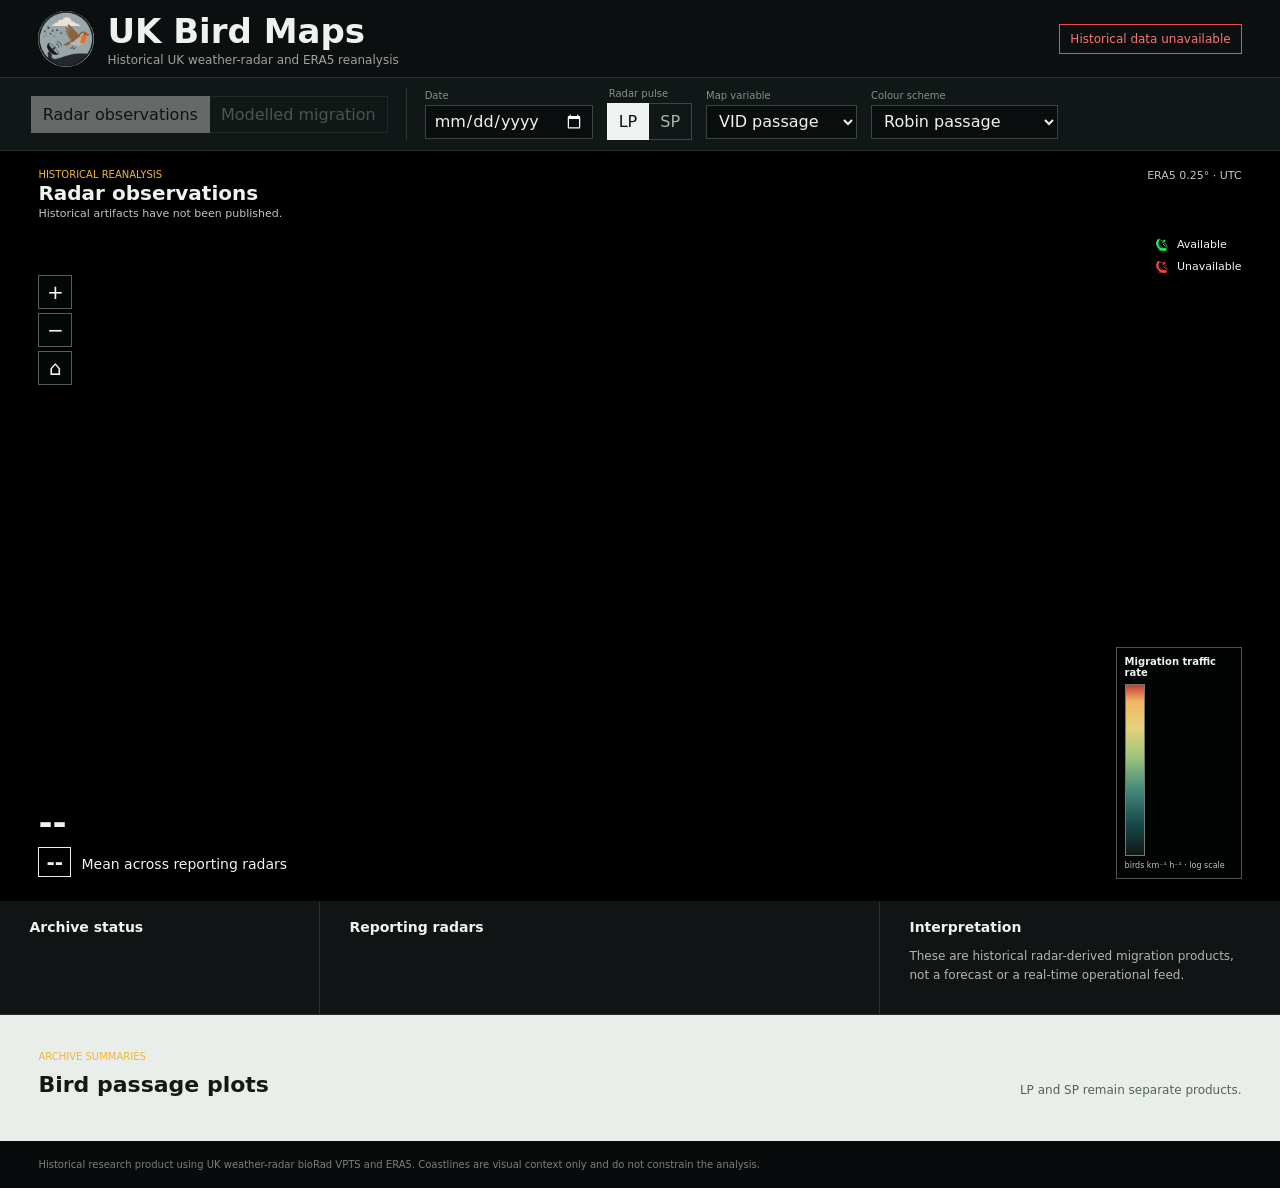
==== src/birdcast_uk/static/index.html @ 472af7ec "Restrict modelled vectors to validated SP flow" ====
<!doctype html>
<html lang="en">
  <head>
    <meta charset="utf-8">
    <meta name="viewport" content="width=device-width, initial-scale=1">
    <meta name="theme-color" content="#070a0b">
    <title>UK Bird Maps | Historical radar reanalysis</title>
    <link rel="icon" href="live-uk-bird-maps-logo.jpg" type="image/jpeg">
    <link rel="stylesheet" href="styles.css">
  </head>
  <body>
    <header class="brand-bar">
      <div class="brand">
        <img src="live-uk-bird-maps-logo.jpg" alt="UK Bird Maps logo">
        <div>
          <h1>UK Bird Maps</h1>
          <p>Historical UK weather-radar and ERA5 reanalysis</p>
        </div>
      </div>
      <div id="statusBadge" class="badge">Loading archive</div>
    </header>

    <main>
      <section class="explorer" aria-labelledby="mapTitle">
        <div class="toolbar">
          <nav class="view-tabs" aria-label="Bird map view">
            <button type="button" class="active" data-view="observed">Radar observations</button>
            <button type="button" data-view="modelled">Modelled migration</button>
          </nav>
          <div class="control-bar">
            <label>
              <span>Date</span>
              <input id="dateInput" type="date">
            </label>
            <fieldset>
              <legend>Radar pulse</legend>
              <div class="segmented" id="pulseControl">
                <button type="button" class="active" data-value="lp">LP</button>
                <button type="button" data-value="sp">SP</button>
              </div>
            </fieldset>
            <label class="observed-control">
              <span>Map variable</span>
              <select id="metricSelect">
                <option value="vid">VID passage</option>
                <option value="height_m">Flight height</option>
                <option value="speed_ms">Ground speed</option>
              </select>
            </label>
            <label class="colour-control">
              <span>Colour scheme</span>
              <select id="colourSchemeSelect">
                <option value="robin">Robin passage</option>
                <option value="night">Night-flight</option>
                <option value="atlantic">Atlantic blue</option>
                <option value="thermal">Thermal migration</option>
                <option value="scientific">Viridis</option>
              </select>
            </label>
            <fieldset class="model-control" hidden>
              <legend>Map variable</legend>
              <div class="segmented" id="modelMetricControl">
                <button type="button" class="active" data-value="mtr_birds_km_h">MTR</button>
                <button type="button" data-value="vid_birds_per_km2">VID</button>
              </div>
            </fieldset>
            <label class="toggle model-control" id="arrowsControl" hidden><input id="arrowsToggle" type="checkbox" checked><span id="arrowsLabel">Bird vectors</span></label>
            <label class="toggle model-control" hidden><input id="uncertaintyToggle" type="checkbox"><span>Uncertainty</span></label>
          </div>
        </div>

        <div class="map-stage">
          <div class="map-heading">
            <div>
              <p class="eyebrow">Historical reanalysis</p>
              <h2 id="mapTitle">Radar observations</h2>
              <p id="mapSubtitle">Loading historical observations</p>
            </div>
            <p class="map-resolution">ERA5 0.25° · UTC</p>
          </div>
          <canvas id="mapCanvas" aria-label="Historical UK radar bird migration map"></canvas>

          <div class="radar-key" aria-label="Radar status legend">
            <span><i class="radar-symbol active"></i>Available</span>
            <span><i class="radar-symbol inactive"></i>Unavailable</span>
          </div>

          <div class="map-controls" aria-label="Map controls">
            <button id="zoomInButton" type="button" title="Zoom in" aria-label="Zoom in">+</button>
            <button id="zoomOutButton" type="button" title="Zoom out" aria-label="Zoom out">−</button>
            <button id="resetMapButton" type="button" title="Reset map view" aria-label="Reset map view">⌂</button>
          </div>

          <div class="map-readout">
            <strong id="mapTimestamp">--</strong>
            <p><b id="networkValue">--</b> <span id="networkUnit">Mean across reporting radars</span></p>
          </div>

          <div class="colour-legend" aria-label="Quantitative colour scale">
            <strong id="legendTitle">Migration traffic rate</strong>
            <div class="legend-scale">
              <i id="legendRamp"></i>
              <div id="legendTicks" class="legend-ticks"></div>
            </div>
            <span id="legendUnit">birds km⁻¹ h⁻¹ · log scale</span>
          </div>
          <div id="mapTooltip" class="map-tooltip" hidden></div>
        </div>

        <div class="timeline model-control" hidden>
          <button id="resetButton" class="icon-button" type="button" title="Reset to start" aria-label="Reset to start">↺</button>
          <button id="previousButton" class="icon-button" type="button" title="Previous hour" aria-label="Previous hour">‹</button>
          <button id="playButton" class="play-button" type="button" title="Play hourly animation" aria-label="Play hourly animation">▶</button>
          <button id="nextButton" class="icon-button" type="button" title="Next hour" aria-label="Next hour">›</button>
          <label class="hour-control">
            <span>UTC hour</span>
            <input id="hourInput" type="range" min="0" max="23" value="0">
            <output id="hourValue">00:00</output>
          </label>
        </div>

        <div class="details">
          <section>
            <h2>Archive status</h2>
            <dl id="statusList"></dl>
          </section>
          <section>
            <h2 id="radarHeading">Reporting radars</h2>
            <div id="radarList" class="radar-list"></div>
          </section>
          <section>
            <h2>Interpretation</h2>
            <p id="interpretationText">These are historical radar-derived migration products, not a forecast or a real-time operational feed.</p>
          </section>
        </div>

        <section id="crowDetailSection" class="crow-detail" hidden aria-labelledby="crowDetailHeading">
          <div class="crow-detail-heading">
            <div>
              <p class="eyebrow">Radar profile explorer</p>
              <h2 id="crowDetailHeading">Select a reporting radar</h2>
            </div>
            <p>Raw 10-minute VPTS profiles, calculated in the browser with the CROW metric definitions.</p>
          </div>
          <p id="archiveComparisonStatus" class="archive-comparison-status"></p>
          <crow-radar-detail id="crowRadarDetail"></crow-radar-detail>
        </section>
      </section>

      <section id="plotsSection" class="plots" aria-labelledby="plotsTitle">
        <div class="section-heading">
          <div>
            <p class="eyebrow">Archive summaries</p>
            <h2 id="plotsTitle">Bird passage plots</h2>
          </div>
          <p>LP and SP remain separate products.</p>
        </div>
        <div id="plotGrid" class="plot-grid"></div>
      </section>
    </main>

    <footer>
      Historical research product using UK weather-radar bioRad VPTS and ERA5. Coastlines are visual context only and do not constrain the analysis.
    </footer>
    <script src="crow-radar-detail.js"></script>
    <script src="app.js"></script>
  </body>
</html>
---- src/birdcast_uk/static/styles.css ----
:root {
  color-scheme: dark;
  font-family: Inter, ui-sans-serif, system-ui, -apple-system, BlinkMacSystemFont, "Segoe UI", sans-serif;
  color: #edf3ee;
  background: #070a0b;
}
* { box-sizing: border-box; }
body { margin: 0; background: #070a0b; color: #edf3ee; }
button, input, select { font: inherit; }
button { cursor: pointer; }
[hidden] { display: none !important; }

.brand-bar {
  display: flex;
  align-items: center;
  justify-content: space-between;
  gap: 20px;
  min-height: 78px;
  padding: 10px clamp(16px, 3vw, 42px);
  border-bottom: 1px solid #27302c;
  background: #0b0f10;
}
.brand { display: flex; align-items: center; min-width: 0; }
.brand img { width: 56px; height: 56px; margin-right: 13px; border-radius: 50%; object-fit: cover; }
.brand h1 { margin: 0; font-size: clamp(22px, 3vw, 34px); letter-spacing: 0; }
.brand p { margin: 2px 0 0; color: #98a59e; font-size: 12px; }
.badge { flex: 0 0 auto; padding: 7px 10px; border: 1px solid #46514b; color: #c8d1cc; font-size: 12px; }
.badge.ok { border-color: #27d65f; color: #62e384; }
.badge.waiting { border-color: #ef4c45; color: #ff756f; }

main { max-width: 1600px; margin: 0 auto; }
.toolbar {
  display: flex;
  align-items: stretch;
  gap: 18px;
  padding: 10px clamp(12px, 2.4vw, 32px);
  border-bottom: 1px solid #27302c;
  background: #111616;
}
.view-tabs { display: flex; align-items: center; border-right: 1px solid #303936; padding-right: 18px; }
.view-tabs button, .segmented button {
  border: 1px solid #3c4742;
  border-radius: 0;
  padding: 8px 11px;
  background: transparent;
  color: #aab5af;
}
.view-tabs button + button, .segmented button + button { border-left: 0; }
.view-tabs button.active, .segmented button.active { background: #eef3ef; color: #0c1110; border-color: #eef3ef; }
.view-tabs button:disabled { cursor: not-allowed; opacity: .38; }
.control-bar { display: flex; align-items: center; gap: 14px; min-width: 0; flex-wrap: wrap; }
.control-bar label, .control-bar fieldset { margin: 0; border: 0; padding: 0; }
.control-bar label > span, .control-bar legend { display: block; margin-bottom: 4px; color: #84918a; font-size: 10px; }
input[type="date"], select {
  min-height: 34px;
  border: 1px solid #3b4641;
  border-radius: 0;
  padding: 5px 8px;
  background: #090d0d;
  color: #edf3ee;
}
.segmented { display: flex; }
.toggle { display: flex; align-items: center; gap: 6px; color: #bac3be; font-size: 12px; }
.toggle > span { margin: 0 !important; color: inherit !important; font-size: inherit !important; }

.map-stage { position: relative; isolation: isolate; overflow: hidden; background: #000; }
#mapCanvas { display: block; width: 100%; height: clamp(680px, calc(100vh - 150px), 980px); min-height: 680px; cursor: grab; }
#mapCanvas.dragging { cursor: grabbing; }
.map-heading {
  position: absolute;
  z-index: 3;
  top: 18px;
  left: clamp(16px, 3vw, 42px);
  right: clamp(16px, 3vw, 42px);
  display: flex;
  justify-content: space-between;
  pointer-events: none;
  text-shadow: 0 2px 10px #000;
}
.map-heading h2 { margin: 1px 0 2px; font-size: 20px; }
.map-heading p { margin: 0; }
.eyebrow { color: #f2b632; font-size: 10px; text-transform: uppercase; }
.map-heading #mapSubtitle, .map-resolution { color: #bdc7c1; font-size: 11px; }
.map-readout {
  position: absolute;
  z-index: 3;
  left: clamp(16px, 3vw, 42px);
  bottom: 24px;
  text-shadow: 0 2px 12px #000;
}
.map-readout > strong { display: block; font-size: clamp(21px, 3vw, 34px); }
.map-readout p { margin: 5px 0 0; font-size: 14px; }
.map-readout b { display: inline-block; padding: 2px 7px; border: 1px solid #eaf1ed; margin-right: 6px; font-size: 20px; }

.radar-key {
  position: absolute;
  z-index: 3;
  top: 86px;
  right: clamp(16px, 3vw, 42px);
  display: grid;
  gap: 7px;
  font-size: 11px;
  text-shadow: 0 1px 6px #000;
}
.radar-key span { display: flex; align-items: center; gap: 7px; }
.radar-symbol { width: 15px; height: 15px; background: currentColor; mask: url("radar-marker.svg") center/contain no-repeat; }
.radar-symbol.active { color: #22ed5a; }
.radar-symbol.inactive { color: #f14640; }

.map-controls {
  position: absolute;
  z-index: 4;
  top: 124px;
  left: clamp(16px, 3vw, 42px);
  display: grid;
  gap: 4px;
}
.map-controls button {
  width: 34px;
  height: 34px;
  padding: 0;
  border: 1px solid #53605a;
  border-radius: 0;
  background: rgba(5, 9, 8, .88);
  color: #edf3ee;
  font-size: 20px;
  line-height: 1;
}
.map-controls button:hover { border-color: #edf3ee; background: #17201c; }

.colour-legend {
  position: absolute;
  z-index: 3;
  right: clamp(16px, 3vw, 42px);
  bottom: 22px;
  width: 126px;
  padding: 8px;
  background: rgba(3, 5, 5, .78);
  border: 1px solid #4a534f;
}
.colour-legend > strong { display: block; margin-bottom: 6px; font-size: 10px; }
.colour-legend > span { display: block; margin-top: 5px; color: #b9c3bd; font-size: 8px; }
.legend-scale { display: flex; height: 172px; }
.legend-scale > i {
  display: block;
  width: 20px;
  background: linear-gradient(to top, #101817 0%, #16484a 18%, #43887a 38%, #9fc57a 58%, #e5d17c 75%, #f2b863 90%, #e47b52 95%, #b94135 100%);
  border: 1px solid #707a75;
}
.legend-ticks { position: relative; flex: 1; margin-left: 5px; }
.legend-ticks span { position: absolute; left: 0; transform: translateY(50%); color: #f1f4f2; font-size: 8px; }
.legend-ticks span::before { content: ""; display: inline-block; width: 4px; margin-right: 3px; border-top: 1px solid #d8dedb; vertical-align: middle; }

.map-tooltip { position: absolute; z-index: 5; max-width: 210px; padding: 8px 10px; background: #f1f5f2; color: #101513; border: 1px solid #fff; font-size: 11px; pointer-events: none; }
.map-tooltip strong { display: block; margin-bottom: 2px; }

.timeline {
  display: grid;
  grid-template-columns: 38px 38px 46px 38px minmax(180px, 1fr);
  align-items: center;
  gap: 6px;
  padding: 9px clamp(12px, 2.4vw, 32px);
  border-bottom: 1px solid #27302c;
  background: #101515;
}
.icon-button, .play-button { width: 38px; height: 34px; border: 1px solid #46514c; border-radius: 0; background: #080c0c; color: #e9efeb; }
.play-button { width: 46px; background: #f2b632; color: #101513; border-color: #f2b632; }
.hour-control { display: grid; grid-template-columns: auto 1fr 48px; align-items: center; gap: 10px; font-size: 11px; color: #aeb9b2; }
.hour-control input { width: 100%; accent-color: #f2b632; }
.hour-control output { color: #fff; }

.details { display: grid; grid-template-columns: .8fr 1.4fr 1fr; border-bottom: 1px solid #28312d; background: #101414; }
.details > section { min-width: 0; padding: 18px clamp(14px, 2.3vw, 30px); border-right: 1px solid #28312d; }
.details > section:last-child { border-right: 0; }
.details h2 { margin: 0 0 11px; font-size: 14px; }
.details p { color: #aeb9b2; font-size: 12px; line-height: 1.55; }
dl { display: grid; grid-template-columns: 90px 1fr; gap: 6px 10px; margin: 0; font-size: 11px; }
dt { color: #78857e; }
dd { margin: 0; overflow-wrap: anywhere; }
.radar-list { display: grid; grid-template-columns: repeat(2, minmax(0, 1fr)); max-height: 260px; overflow: auto; }
.radar-list button { display: flex; justify-content: space-between; gap: 8px; min-width: 0; padding: 8px; border: 0; border-bottom: 1px solid #28312d; background: transparent; color: #dbe2de; text-align: left; font-size: 10px; }
.radar-list button:hover, .radar-list button.selected { background: #202823; }
.radar-list button strong { color: #f2b632; white-space: nowrap; }
.crow-detail { padding: 22px clamp(14px, 2.4vw, 32px); border-bottom: 1px solid #28312d; background: #111816; }
.crow-detail-heading { display: flex; justify-content: space-between; align-items: end; gap: 18px; margin-bottom: 12px; }
.crow-detail-heading h2 { margin: 2px 0 0; font-size: 18px; }
.crow-detail-heading > p { max-width: 440px; margin: 0; color: #aeb9b2; font-size: 11px; line-height: 1.45; }
.archive-comparison-status { margin: -2px 0 12px; color: #aeb9b2; font-size: 11px; line-height: 1.45; }

.plots { padding: 26px clamp(16px, 3vw, 42px); background: #e9eeea; color: #141916; }
.section-heading { display: flex; justify-content: space-between; gap: 24px; align-items: end; }
.section-heading h2 { margin: 2px 0 0; font-size: 22px; }
.section-heading > p { max-width: 430px; margin: 0; color: #54625a; font-size: 12px; }
.plot-grid { display: grid; grid-template-columns: repeat(2, minmax(0, 1fr)); gap: 14px; margin-top: 18px; }
.plot-grid figure { margin: 0; border: 1px solid #bac5bd; background: #fff; }
.plot-grid figcaption { display: flex; justify-content: space-between; gap: 12px; padding: 10px 12px; font-size: 11px; }
.plot-grid figcaption span { color: #68756d; }
.plot-grid img { display: block; width: 100%; }
footer { padding: 18px clamp(16px, 3vw, 42px); color: #77827c; background: #080b0c; font-size: 10px; }

@media (max-width: 850px) {
  .brand-bar { min-height: 66px; }
  .brand img { width: 46px; height: 46px; }
  .brand p { display: none; }
  .toolbar { display: block; padding: 8px 10px; }
  .view-tabs { border-right: 0; padding: 0 0 8px; }
  .control-bar { gap: 9px; }
  #mapCanvas { height: 68vh; min-height: 510px; }
  .map-controls { top: 106px; left: 10px; }
  .map-controls button { width: 30px; height: 30px; font-size: 17px; }
  .map-heading { top: 12px; left: 12px; right: 12px; }
  .radar-key { top: 82px; right: 12px; }
  .colour-legend { right: 10px; bottom: 14px; width: 94px; padding: 6px; }
  .colour-legend > strong { margin-bottom: 4px; font-size: 9px; }
  .colour-legend > span { margin-top: 4px; font-size: 7px; }
  .legend-scale { height: 118px; }
  .legend-scale > i { width: 14px; }
  .legend-ticks { margin-left: 4px; }
  .legend-ticks span { font-size: 7px; }
  .legend-ticks span::before { width: 3px; margin-right: 2px; }
  .map-readout { left: 12px; bottom: 14px; max-width: calc(100% - 112px); }
  .map-readout > strong { font-size: 19px; }
  .map-readout p { font-size: 10px; }
  .map-readout b { font-size: 15px; }
  .timeline { grid-template-columns: 34px 34px 42px 34px; }
  .timeline .hour-control { grid-column: 1 / -1; }
  .details { grid-template-columns: 1fr; }
  .details > section { border-right: 0; border-bottom: 1px solid #28312d; }
  .plot-grid { grid-template-columns: 1fr; }
  .crow-detail-heading { display: block; }
  .crow-detail-heading > p { margin-top: 8px; }
  .section-heading { display: block; }
  .section-heading > p { margin-top: 8px; }
}
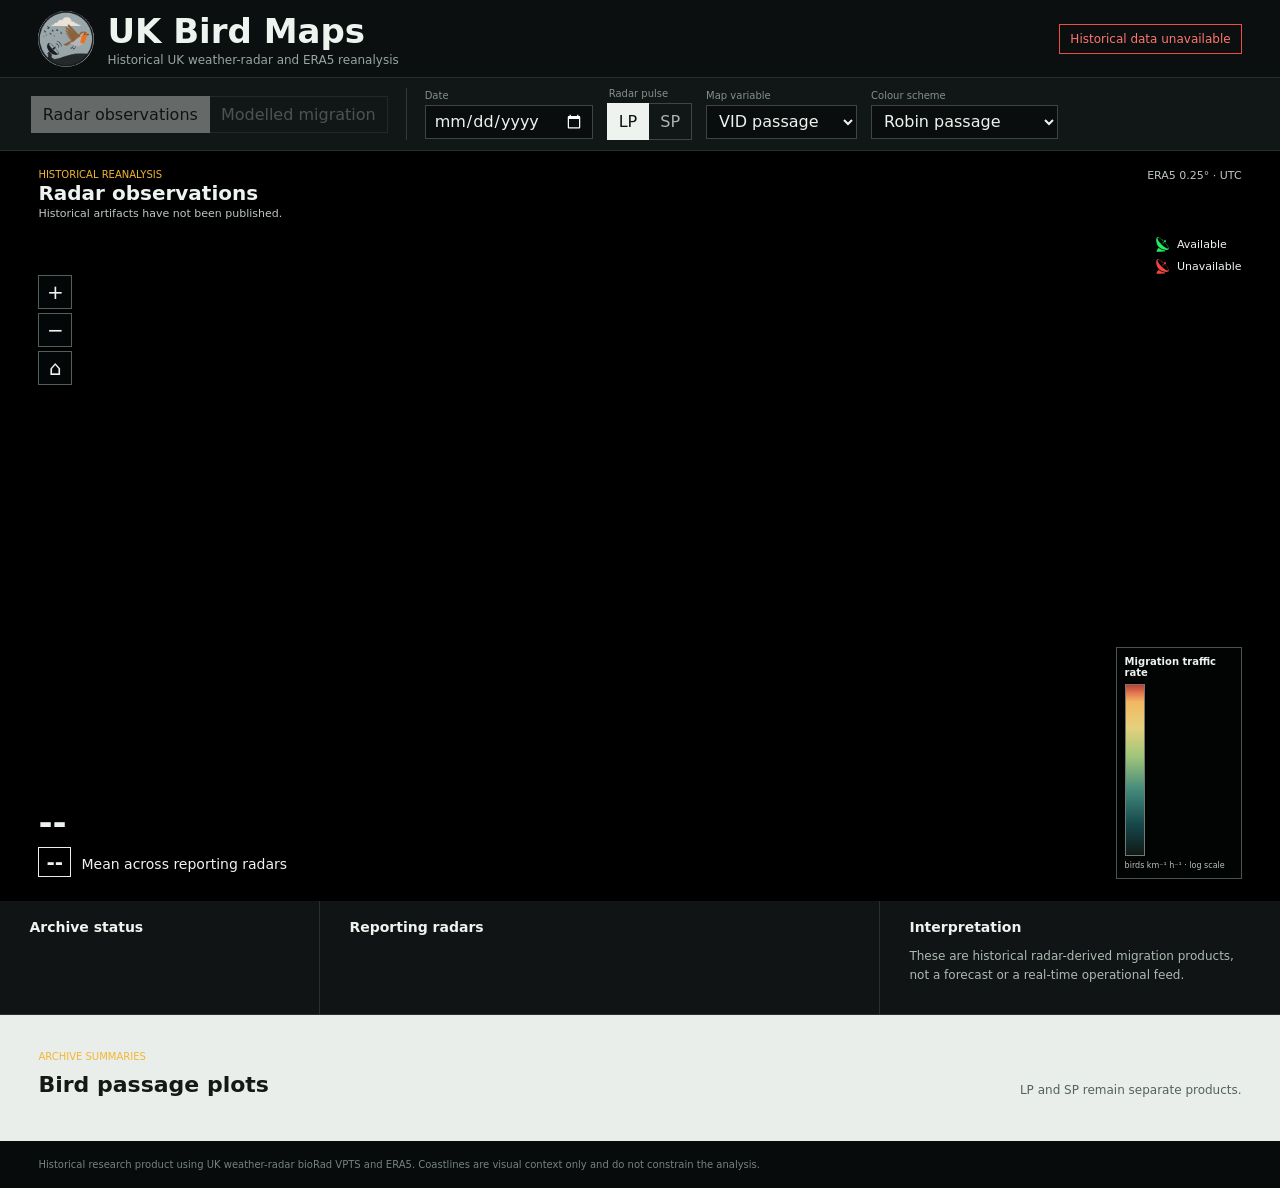
==== commit 97a01858: "Use transparent browser tab icon" ====
--- a/src/birdcast_uk/static/index.html
+++ b/src/birdcast_uk/static/index.html
@@ -5,7 +5,7 @@
     <meta name="viewport" content="width=device-width, initial-scale=1">
     <meta name="theme-color" content="#070a0b">
     <title>UK Bird Maps | Historical radar reanalysis</title>
-    <link rel="icon" href="live-uk-bird-maps-logo.jpg" type="image/jpeg">
+    <link rel="icon" href="live-uk-bird-maps-icon.svg?v=2" type="image/svg+xml">
     <link rel="stylesheet" href="styles.css">
   </head>
   <body>
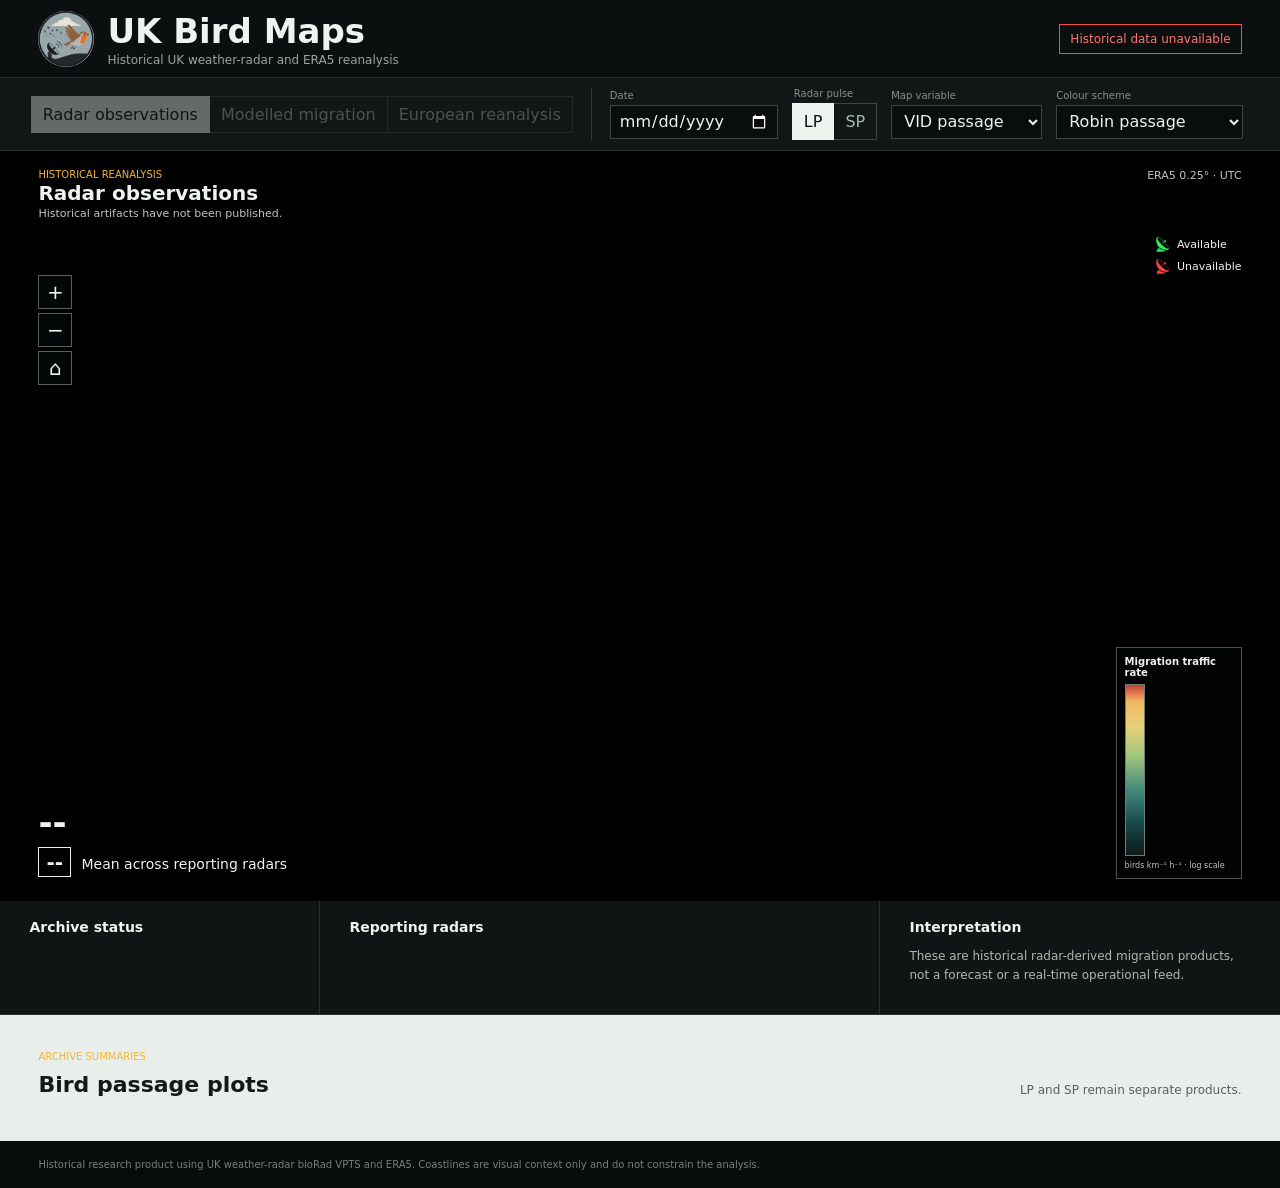
==== commit 47ecc12f: "Gate Europe reanalysis on source fidelity" ====
--- a/src/birdcast_uk/static/index.html
+++ b/src/birdcast_uk/static/index.html
@@ -5,7 +5,7 @@
     <meta name="viewport" content="width=device-width, initial-scale=1">
     <meta name="theme-color" content="#070a0b">
     <title>UK Bird Maps | Historical radar reanalysis</title>
-    <link rel="icon" href="live-uk-bird-maps-icon.svg?v=2" type="image/svg+xml">
+    <link rel="icon" href="live-uk-bird-maps-favicon.png?v=3" type="image/png">
     <link rel="stylesheet" href="styles.css">
   </head>
   <body>
@@ -26,6 +26,7 @@
           <nav class="view-tabs" aria-label="Bird map view">
             <button type="button" class="active" data-view="observed">Radar observations</button>
             <button type="button" data-view="modelled">Modelled migration</button>
+            <button type="button" data-view="europe">European reanalysis</button>
           </nav>
           <div class="control-bar">
             <label>
@@ -145,6 +146,10 @@
           <p id="archiveComparisonStatus" class="archive-comparison-status"></p>
           <crow-radar-detail id="crowRadarDetail"></crow-radar-detail>
         </section>
+
+        <section id="europePanel" class="europe-panel" hidden aria-label="European historical bird migration reanalysis">
+          <iframe id="europeFrame" title="European Bird Maps" loading="lazy"></iframe>
+        </section>
       </section>
 
       <section id="plotsSection" class="plots" aria-labelledby="plotsTitle">
--- a/src/birdcast_uk/static/styles.css
+++ b/src/birdcast_uk/static/styles.css
@@ -49,6 +49,7 @@
 .view-tabs button.active, .segmented button.active { background: #eef3ef; color: #0c1110; border-color: #eef3ef; }
 .view-tabs button:disabled { cursor: not-allowed; opacity: .38; }
 .control-bar { display: flex; align-items: center; gap: 14px; min-width: 0; flex-wrap: wrap; }
+.explorer.europe-active .control-bar { display: none; }
 .control-bar label, .control-bar fieldset { margin: 0; border: 0; padding: 0; }
 .control-bar label > span, .control-bar legend { display: block; margin-bottom: 4px; color: #84918a; font-size: 10px; }
 input[type="date"], select {
@@ -182,6 +183,8 @@
 .radar-list button:hover, .radar-list button.selected { background: #202823; }
 .radar-list button strong { color: #f2b632; white-space: nowrap; }
 .crow-detail { padding: 22px clamp(14px, 2.4vw, 32px); border-bottom: 1px solid #28312d; background: #111816; }
+.europe-panel { min-height: calc(100vh - 150px); background: #070a0b; }
+.europe-panel iframe { display: block; width: 100%; min-height: 780px; height: calc(100vh - 150px); border: 0; background: #070a0b; }
 .crow-detail-heading { display: flex; justify-content: space-between; align-items: end; gap: 18px; margin-bottom: 12px; }
 .crow-detail-heading h2 { margin: 2px 0 0; font-size: 18px; }
 .crow-detail-heading > p { max-width: 440px; margin: 0; color: #aeb9b2; font-size: 11px; line-height: 1.45; }
@@ -228,6 +231,8 @@
   .details > section { border-right: 0; border-bottom: 1px solid #28312d; }
   .plot-grid { grid-template-columns: 1fr; }
   .crow-detail-heading { display: block; }
+  .europe-panel { min-height: calc(100vh - 120px); }
+  .europe-panel iframe { min-height: 720px; height: calc(100vh - 120px); }
   .crow-detail-heading > p { margin-top: 8px; }
   .section-heading { display: block; }
   .section-heading > p { margin-top: 8px; }
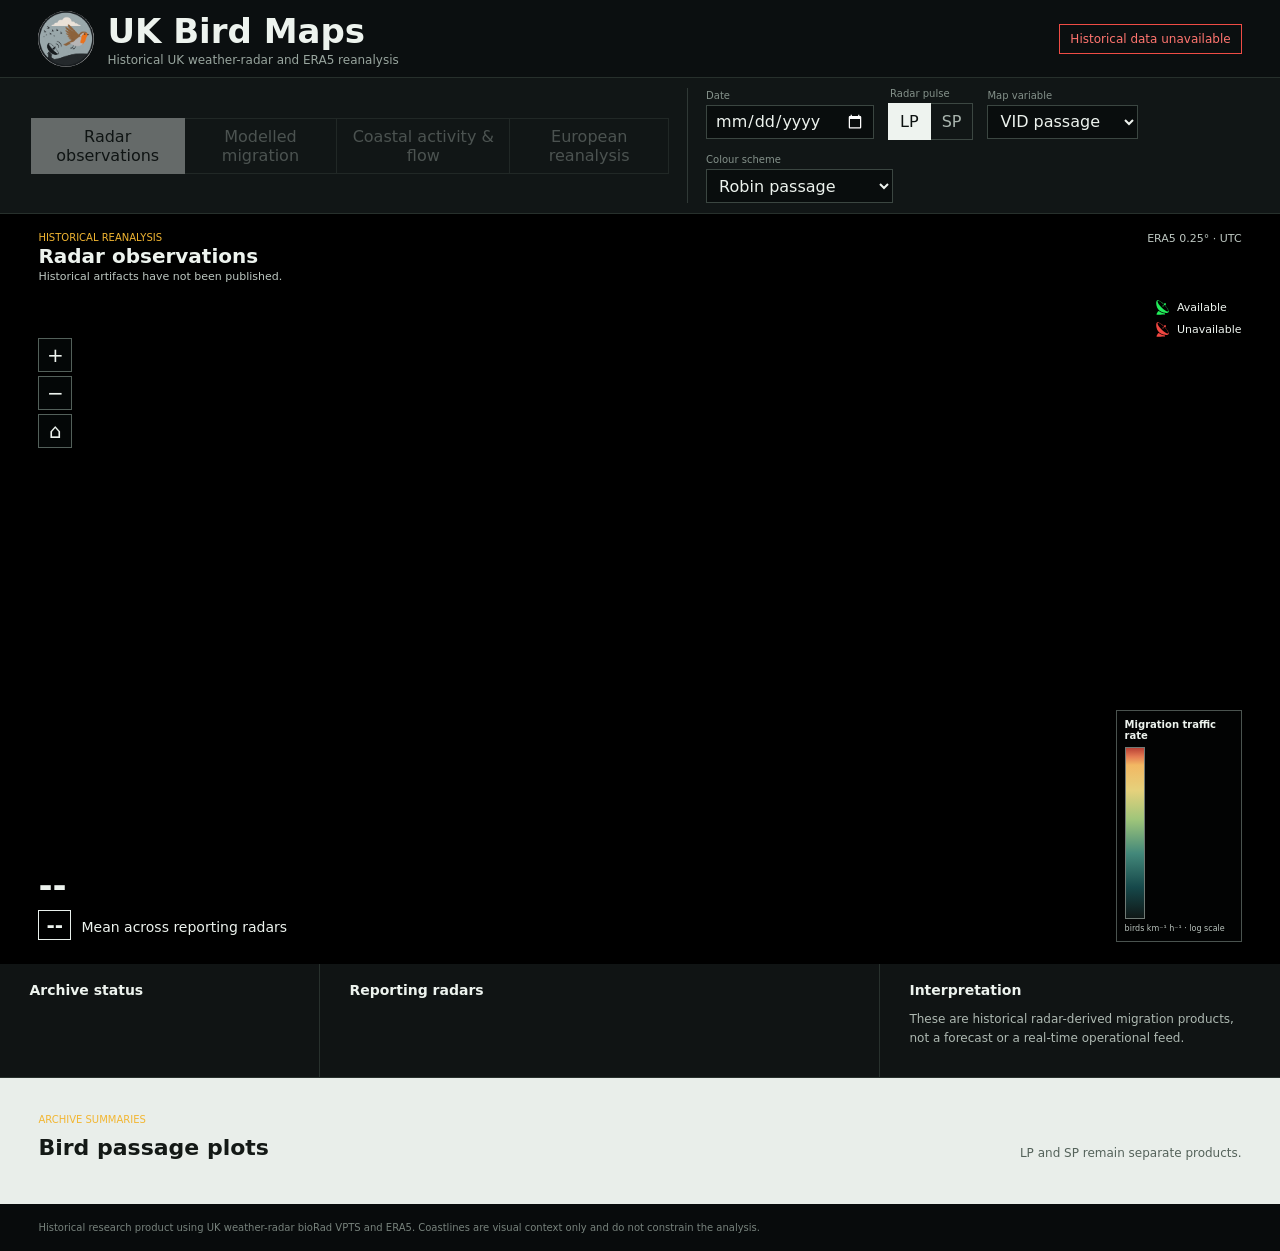
==== commit 90a4a139: "Add relative coastal activity and flow product" ====
--- a/src/birdcast_uk/static/index.html
+++ b/src/birdcast_uk/static/index.html
@@ -26,6 +26,7 @@
           <nav class="view-tabs" aria-label="Bird map view">
             <button type="button" class="active" data-view="observed">Radar observations</button>
             <button type="button" data-view="modelled">Modelled migration</button>
+            <button type="button" data-view="coastal">Coastal activity &amp; flow</button>
             <button type="button" data-view="europe">European reanalysis</button>
           </nav>
           <div class="control-bar">
@@ -150,6 +151,9 @@
         <section id="europePanel" class="europe-panel" hidden aria-label="European historical bird migration reanalysis">
           <iframe id="europeFrame" title="European Bird Maps" loading="lazy"></iframe>
         </section>
+        <section id="coastalPanel" class="europe-panel" hidden aria-label="UK coastal relative bird activity and flow">
+          <iframe id="coastalFrame" title="UK Coastal Bird Flow" loading="lazy"></iframe>
+        </section>
       </section>
 
       <section id="plotsSection" class="plots" aria-labelledby="plotsTitle">
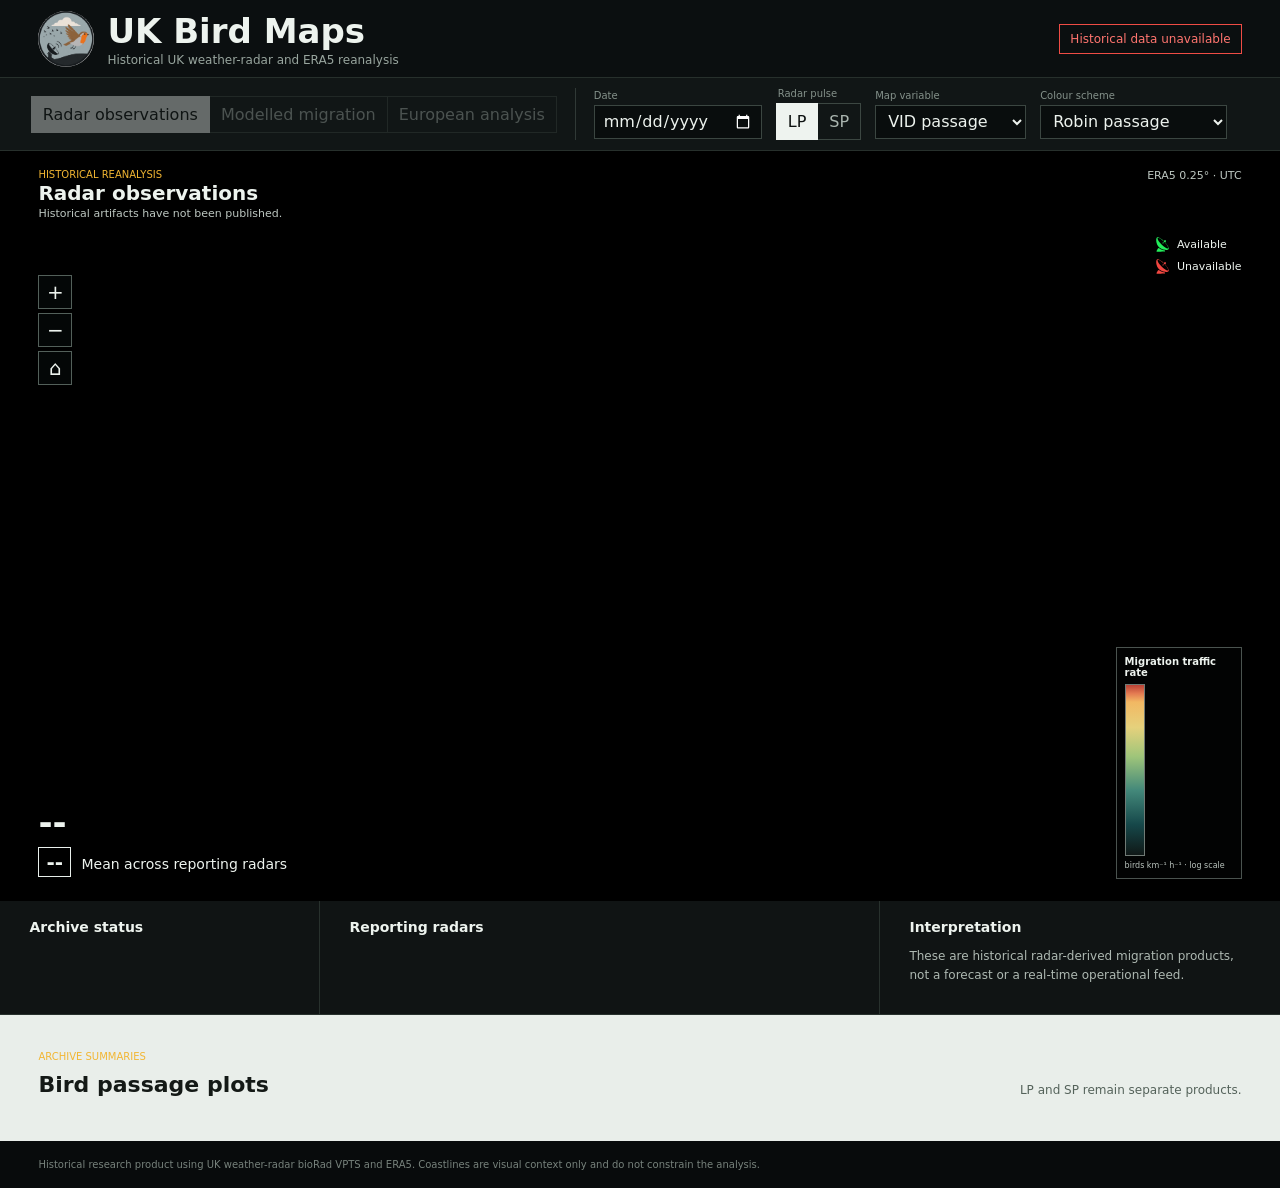
==== commit ca4595b2: "Restore original tabs and publish Europe relative analysis" ====
--- a/src/birdcast_uk/static/index.html
+++ b/src/birdcast_uk/static/index.html
@@ -26,8 +26,7 @@
           <nav class="view-tabs" aria-label="Bird map view">
             <button type="button" class="active" data-view="observed">Radar observations</button>
             <button type="button" data-view="modelled">Modelled migration</button>
-            <button type="button" data-view="coastal">Coastal activity &amp; flow</button>
-            <button type="button" data-view="europe">European reanalysis</button>
+            <button type="button" data-view="europe">European analysis</button>
           </nav>
           <div class="control-bar">
             <label>
@@ -151,9 +150,6 @@
         <section id="europePanel" class="europe-panel" hidden aria-label="European historical bird migration reanalysis">
           <iframe id="europeFrame" title="European Bird Maps" loading="lazy"></iframe>
         </section>
-        <section id="coastalPanel" class="europe-panel" hidden aria-label="UK coastal relative bird activity and flow">
-          <iframe id="coastalFrame" title="UK Coastal Bird Flow" loading="lazy"></iframe>
-        </section>
       </section>
 
       <section id="plotsSection" class="plots" aria-labelledby="plotsTitle">
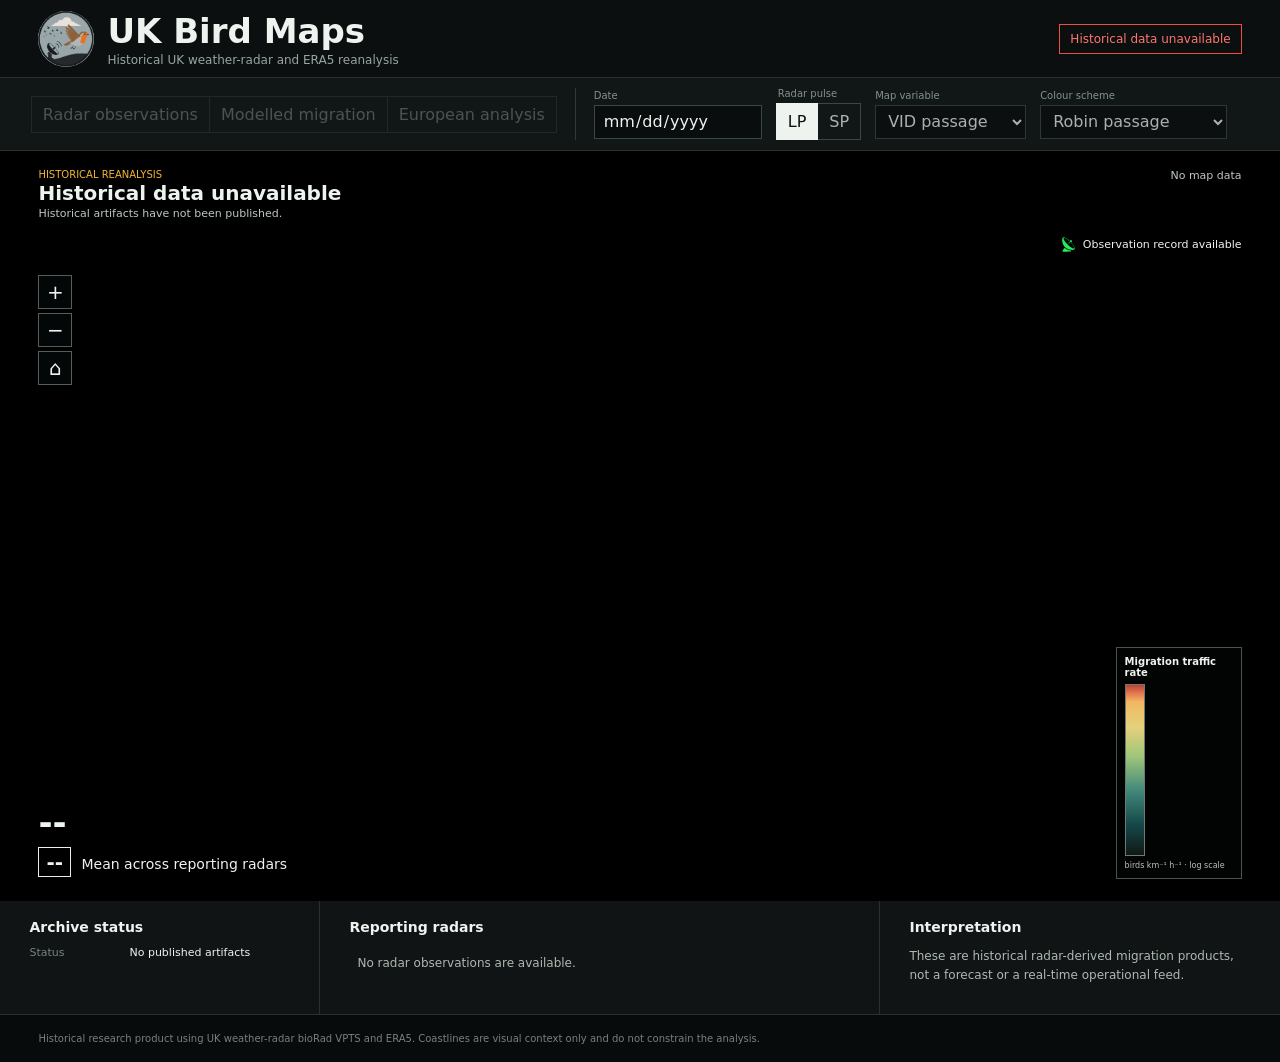
==== commit 9e19591d: "Harden and consolidate BirdCast UK production" ====
--- a/src/birdcast_uk/static/index.html
+++ b/src/birdcast_uk/static/index.html
@@ -17,16 +17,16 @@
           <p>Historical UK weather-radar and ERA5 reanalysis</p>
         </div>
       </div>
-      <div id="statusBadge" class="badge">Loading archive</div>
+      <div id="statusBadge" class="badge" role="status" aria-live="polite" aria-atomic="true">Loading archive</div>
     </header>
 
     <main>
       <section class="explorer" aria-labelledby="mapTitle">
         <div class="toolbar">
           <nav class="view-tabs" aria-label="Bird map view">
-            <button type="button" class="active" data-view="observed">Radar observations</button>
-            <button type="button" data-view="modelled">Modelled migration</button>
-            <button type="button" data-view="europe">European analysis</button>
+            <button type="button" class="active" data-view="observed" aria-pressed="true">Radar observations</button>
+            <button type="button" data-view="modelled" aria-pressed="false">Modelled migration</button>
+            <button type="button" data-view="europe" aria-pressed="false">European analysis</button>
           </nav>
           <div class="control-bar">
             <label>
@@ -36,8 +36,8 @@
             <fieldset>
               <legend>Radar pulse</legend>
               <div class="segmented" id="pulseControl">
-                <button type="button" class="active" data-value="lp">LP</button>
-                <button type="button" data-value="sp">SP</button>
+                <button type="button" class="active" data-value="lp" aria-pressed="true">LP</button>
+                <button type="button" data-value="sp" aria-pressed="false">SP</button>
               </div>
             </fieldset>
             <label class="observed-control">
@@ -61,12 +61,12 @@
             <fieldset class="model-control" hidden>
               <legend>Map variable</legend>
               <div class="segmented" id="modelMetricControl">
-                <button type="button" class="active" data-value="mtr_birds_km_h">MTR</button>
-                <button type="button" data-value="vid_birds_per_km2">VID</button>
+                <button type="button" class="active" data-value="mtr_birds_km_h" aria-pressed="true">MTR</button>
+                <button type="button" data-value="vid_birds_per_km2" aria-pressed="false">VID</button>
               </div>
             </fieldset>
             <label class="toggle model-control" id="arrowsControl" hidden><input id="arrowsToggle" type="checkbox" checked><span id="arrowsLabel">Bird vectors</span></label>
-            <label class="toggle model-control" hidden><input id="uncertaintyToggle" type="checkbox"><span>Uncertainty</span></label>
+            <label class="toggle model-control" hidden><input id="supportToggle" type="checkbox" aria-describedby="supportDescription"><span>Model support</span><span id="supportDescription" class="visually-hidden">Fade and hatch model cells with lower observation support; this is not calibrated prediction uncertainty.</span></label>
           </div>
         </div>
 
@@ -77,13 +77,13 @@
               <h2 id="mapTitle">Radar observations</h2>
               <p id="mapSubtitle">Loading historical observations</p>
             </div>
-            <p class="map-resolution">ERA5 0.25° · UTC</p>
+            <p id="mapResolution" class="map-resolution">Loading map resolution</p>
           </div>
-          <canvas id="mapCanvas" aria-label="Historical UK radar bird migration map"></canvas>
+          <canvas id="mapCanvas" role="img" aria-labelledby="mapTitle" aria-describedby="mapSummary">Historical UK radar bird migration map. A text summary follows.</canvas>
+          <p id="mapSummary" class="visually-hidden" role="status" aria-live="polite" aria-atomic="true">Loading historical radar observations.</p>
 
-          <div class="radar-key" aria-label="Radar status legend">
-            <span><i class="radar-symbol active"></i>Available</span>
-            <span><i class="radar-symbol inactive"></i>Unavailable</span>
+          <div class="radar-key" aria-label="Radar marker legend">
+            <span><i class="radar-symbol active"></i>Observation record available</span>
           </div>
 
           <div class="map-controls" aria-label="Map controls">
@@ -111,7 +111,7 @@
         <div class="timeline model-control" hidden>
           <button id="resetButton" class="icon-button" type="button" title="Reset to start" aria-label="Reset to start">↺</button>
           <button id="previousButton" class="icon-button" type="button" title="Previous hour" aria-label="Previous hour">‹</button>
-          <button id="playButton" class="play-button" type="button" title="Play hourly animation" aria-label="Play hourly animation">▶</button>
+          <button id="playButton" class="play-button" type="button" title="Play hourly animation" aria-label="Play hourly animation" aria-pressed="false">▶</button>
           <button id="nextButton" class="icon-button" type="button" title="Next hour" aria-label="Next hour">›</button>
           <label class="hour-control">
             <span>UTC hour</span>
@@ -147,8 +147,8 @@
           <crow-radar-detail id="crowRadarDetail"></crow-radar-detail>
         </section>
 
-        <section id="europePanel" class="europe-panel" hidden aria-label="European historical bird migration reanalysis">
-          <iframe id="europeFrame" title="European Bird Maps" loading="lazy"></iframe>
+        <section id="europePanel" class="europe-panel" hidden aria-label="European relative bird activity and observed flow">
+          <iframe id="europeFrame" title="European relative bird activity and observed flow" loading="lazy"></iframe>
         </section>
       </section>
 
--- a/src/birdcast_uk/static/styles.css
+++ b/src/birdcast_uk/static/styles.css
@@ -9,6 +9,21 @@
 button, input, select { font: inherit; }
 button { cursor: pointer; }
 [hidden] { display: none !important; }
+.visually-hidden {
+  position: absolute !important;
+  width: 1px !important;
+  height: 1px !important;
+  padding: 0 !important;
+  margin: -1px !important;
+  overflow: hidden !important;
+  clip: rect(0, 0, 0, 0) !important;
+  white-space: nowrap !important;
+  border: 0 !important;
+}
+button:focus-visible, input:focus-visible, select:focus-visible, a:focus-visible {
+  outline: 3px solid #75d5df;
+  outline-offset: 2px;
+}
 
 .brand-bar {
   display: flex;
@@ -65,7 +80,7 @@
 .toggle > span { margin: 0 !important; color: inherit !important; font-size: inherit !important; }
 
 .map-stage { position: relative; isolation: isolate; overflow: hidden; background: #000; }
-#mapCanvas { display: block; width: 100%; height: clamp(680px, calc(100vh - 150px), 980px); min-height: 680px; cursor: grab; }
+#mapCanvas { display: block; width: 100%; height: clamp(680px, calc(100vh - 150px), 980px); min-height: 680px; cursor: grab; touch-action: pan-y; }
 #mapCanvas.dragging { cursor: grabbing; }
 .map-heading {
   position: absolute;
@@ -106,7 +121,6 @@
 .radar-key span { display: flex; align-items: center; gap: 7px; }
 .radar-symbol { width: 15px; height: 15px; background: currentColor; mask: url("radar-marker.svg") center/contain no-repeat; }
 .radar-symbol.active { color: #22ed5a; }
-.radar-symbol.inactive { color: #f14640; }
 
 .map-controls {
   position: absolute;
@@ -179,12 +193,13 @@
 dt { color: #78857e; }
 dd { margin: 0; overflow-wrap: anywhere; }
 .radar-list { display: grid; grid-template-columns: repeat(2, minmax(0, 1fr)); max-height: 260px; overflow: auto; }
-.radar-list button { display: flex; justify-content: space-between; gap: 8px; min-width: 0; padding: 8px; border: 0; border-bottom: 1px solid #28312d; background: transparent; color: #dbe2de; text-align: left; font-size: 10px; }
+.radar-list button, .radar-status-item { display: flex; justify-content: space-between; gap: 8px; min-width: 0; padding: 8px; border: 0; border-bottom: 1px solid #28312d; background: transparent; color: #dbe2de; text-align: left; font-size: 10px; }
 .radar-list button:hover, .radar-list button.selected { background: #202823; }
-.radar-list button strong { color: #f2b632; white-space: nowrap; }
+.radar-list button strong, .radar-status-item strong { color: #f2b632; white-space: nowrap; }
+.empty-state { grid-column: 1 / -1; margin: 0; padding: 8px; color: #aeb9b2; font-size: 11px; }
 .crow-detail { padding: 22px clamp(14px, 2.4vw, 32px); border-bottom: 1px solid #28312d; background: #111816; }
-.europe-panel { min-height: calc(100vh - 150px); background: #070a0b; }
-.europe-panel iframe { display: block; width: 100%; min-height: 780px; height: calc(100vh - 150px); border: 0; background: #070a0b; }
+.europe-panel { min-height: 0; background: #070a0b; }
+.europe-panel iframe { display: block; width: 100%; height: clamp(780px, 88vh, 1040px); border: 0; background: #070a0b; }
 .crow-detail-heading { display: flex; justify-content: space-between; align-items: end; gap: 18px; margin-bottom: 12px; }
 .crow-detail-heading h2 { margin: 2px 0 0; font-size: 18px; }
 .crow-detail-heading > p { max-width: 440px; margin: 0; color: #aeb9b2; font-size: 11px; line-height: 1.45; }
@@ -206,7 +221,8 @@
   .brand img { width: 46px; height: 46px; }
   .brand p { display: none; }
   .toolbar { display: block; padding: 8px 10px; }
-  .view-tabs { border-right: 0; padding: 0 0 8px; }
+  .view-tabs { overflow-x: auto; border-right: 0; padding: 0 0 8px; white-space: nowrap; }
+  .view-tabs button { flex: 0 0 auto; }
   .control-bar { gap: 9px; }
   #mapCanvas { height: 68vh; min-height: 510px; }
   .map-controls { top: 106px; left: 10px; }
@@ -231,8 +247,8 @@
   .details > section { border-right: 0; border-bottom: 1px solid #28312d; }
   .plot-grid { grid-template-columns: 1fr; }
   .crow-detail-heading { display: block; }
-  .europe-panel { min-height: calc(100vh - 120px); }
-  .europe-panel iframe { min-height: 720px; height: calc(100vh - 120px); }
+  .europe-panel { min-height: 0; }
+  .europe-panel iframe { height: clamp(760px, 90vh, 920px); }
   .crow-detail-heading > p { margin-top: 8px; }
   .section-heading { display: block; }
   .section-heading > p { margin-top: 8px; }
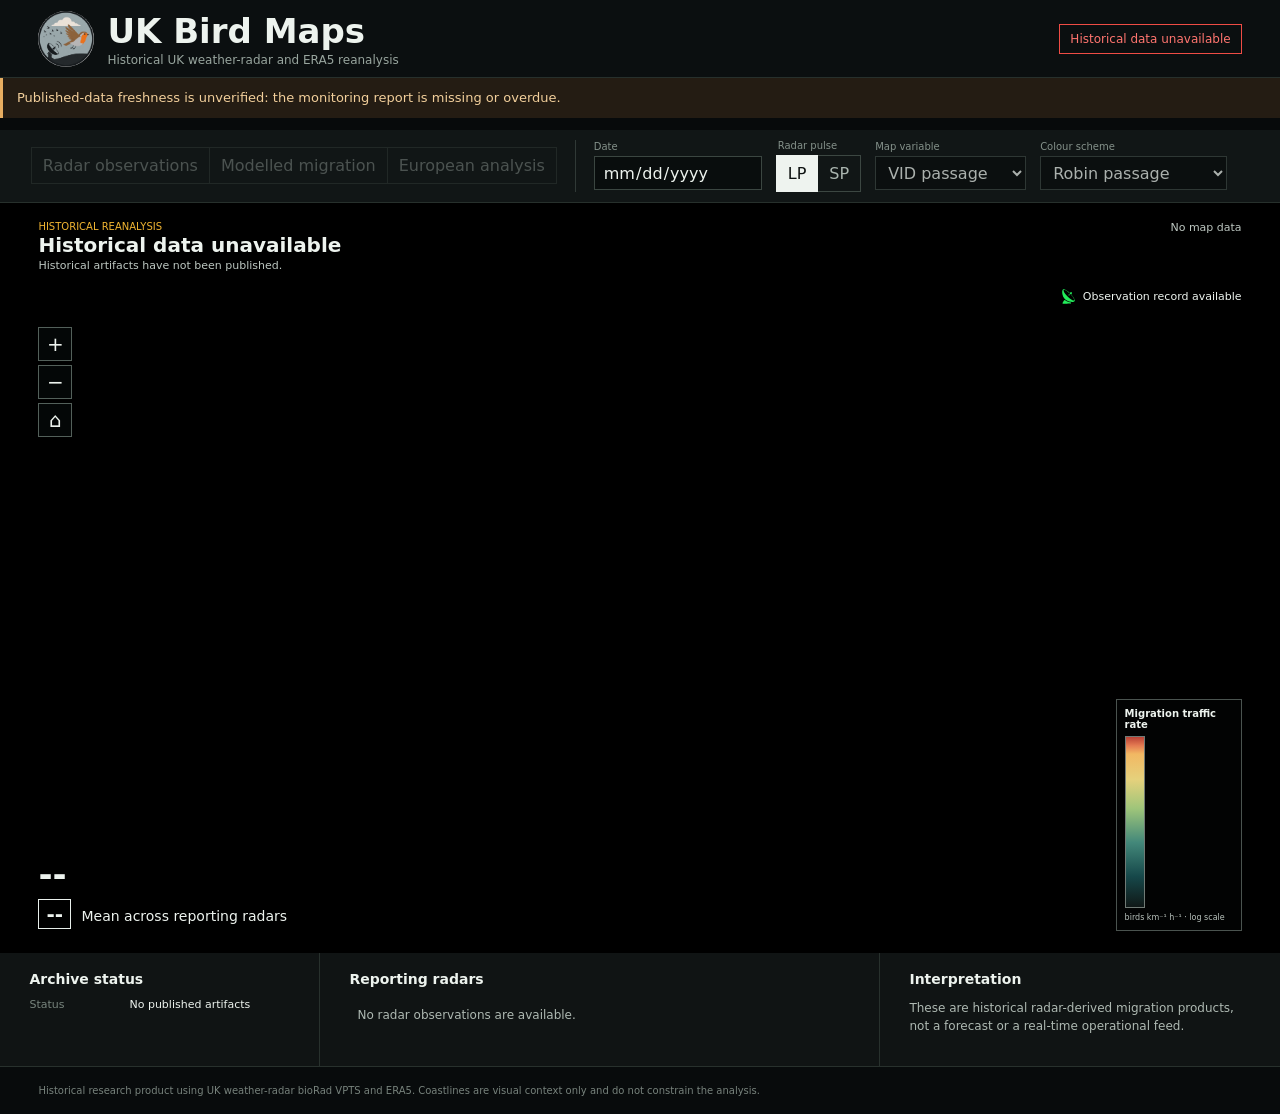
==== commit b5ede44b: "Automate validated historical publication and expose data freshness" ====
--- a/src/birdcast_uk/static/index.html
+++ b/src/birdcast_uk/static/index.html
@@ -21,6 +21,7 @@
     </header>
 
     <main>
+      <p id="publicationFreshness" class="publication-freshness" role="status" aria-live="polite">Checking published-data freshness…</p>
       <section class="explorer" aria-labelledby="mapTitle">
         <div class="toolbar">
           <nav class="view-tabs" aria-label="Bird map view">
--- a/src/birdcast_uk/static/styles.css
+++ b/src/birdcast_uk/static/styles.css
@@ -253,3 +253,5 @@
   .section-heading { display: block; }
   .section-heading > p { margin-top: 8px; }
 }
+.publication-freshness{margin:0 0 12px;padding:10px 14px;border-left:3px solid #6caaa0;color:#bdd7d0;font-size:13px;line-height:1.5}
+.publication-freshness[data-state="warning"]{border-color:#e7ad61;color:#f2cf9b;background:#241c13}
